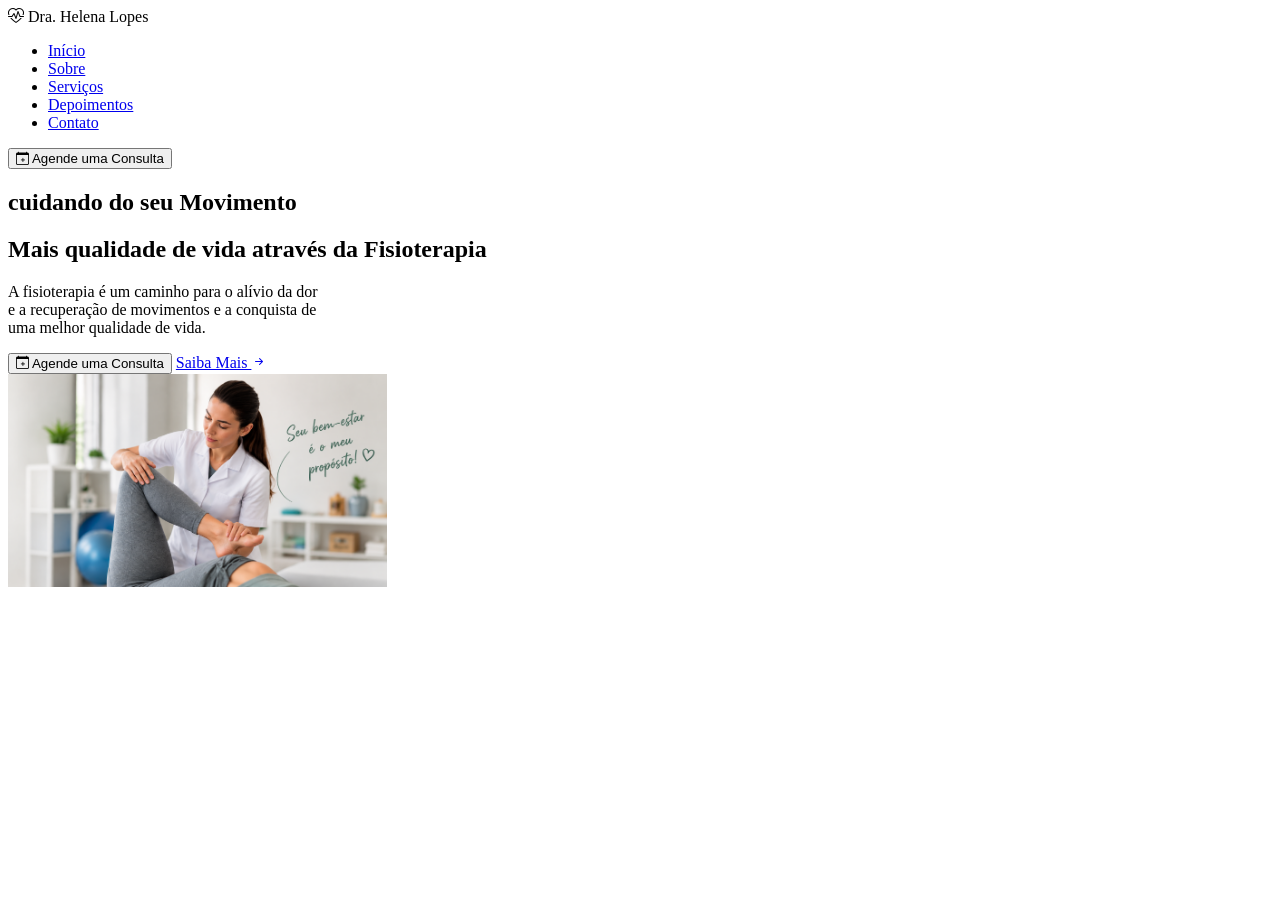
==== index.html @ 45e62175 "atualizando estrutura" ====
<!DOCTYPE html>
<html lang="pt-BR">

<head>
    <link rel="stylesheet" href="https://cdn.jsdelivr.net/npm/bootstrap-icons@1.11.3/font/bootstrap-icons.min.css">
    <meta charset="UTF-8">
    <meta name="viewport" content="width=device-width, initial-scale=1.0">
    <title>Document</title>
</head>

<body>
    <header>
        <div class="logo">
            <i class="bi bi-heart-pulse"></i>
            <span>Dra. Helena Lopes</span>
        </div>

        <div class="menu">
            <ul>
                <li><a href="#">Início</a></li>
                <li><a href="#">Sobre</a></li>
                <li><a href="#">Serviços</a></li>
                <li><a href="#">Depoimentos</a></li>
                <li><a href="#">Contato</a></li>
            </ul>
        </div>
        <button class="cta-button">
            <i class="bi bi-calendar-plus"></i>
            Agende uma Consulta
        </button>
    </header>

    <section class="hero-section">
        <div class="hero-banner">
            <div class="hero-content">
                <h2>cuidando do seu Movimento</h2>
                <h1>Mais qualidade de vida através da Fisioterapia</h1>
                <p>A fisioterapia é um caminho para o alívio da dor
                    <br> e a recuperação de movimentos e a conquista de
                    <br> uma melhor qualidade de vida.
                </p>
                <div class="hero-buttons">
                    <button class="cta-button">
                        <i class="bi bi-calendar-plus"></i>
                        Agende uma Consulta
                    </button>
                    <a href="#">Saiba Mais <i class="bi bi-arrow-right-short"></i></a>
                </div>
            </div>
            <img src="assets/img/banner-fioterapia.png" class="img-banner" alt="Hero Banner" width="30%" height="30%">
        </div>
    </section>

    <section class="about-section"></section>

    <section class="services-section"></section>

    <section class="cta-section"></section>

    <section class="testimonial"></section>

    <section class="benefits-sections"></section>

    <footer>

    </footer>
</body>

</html>
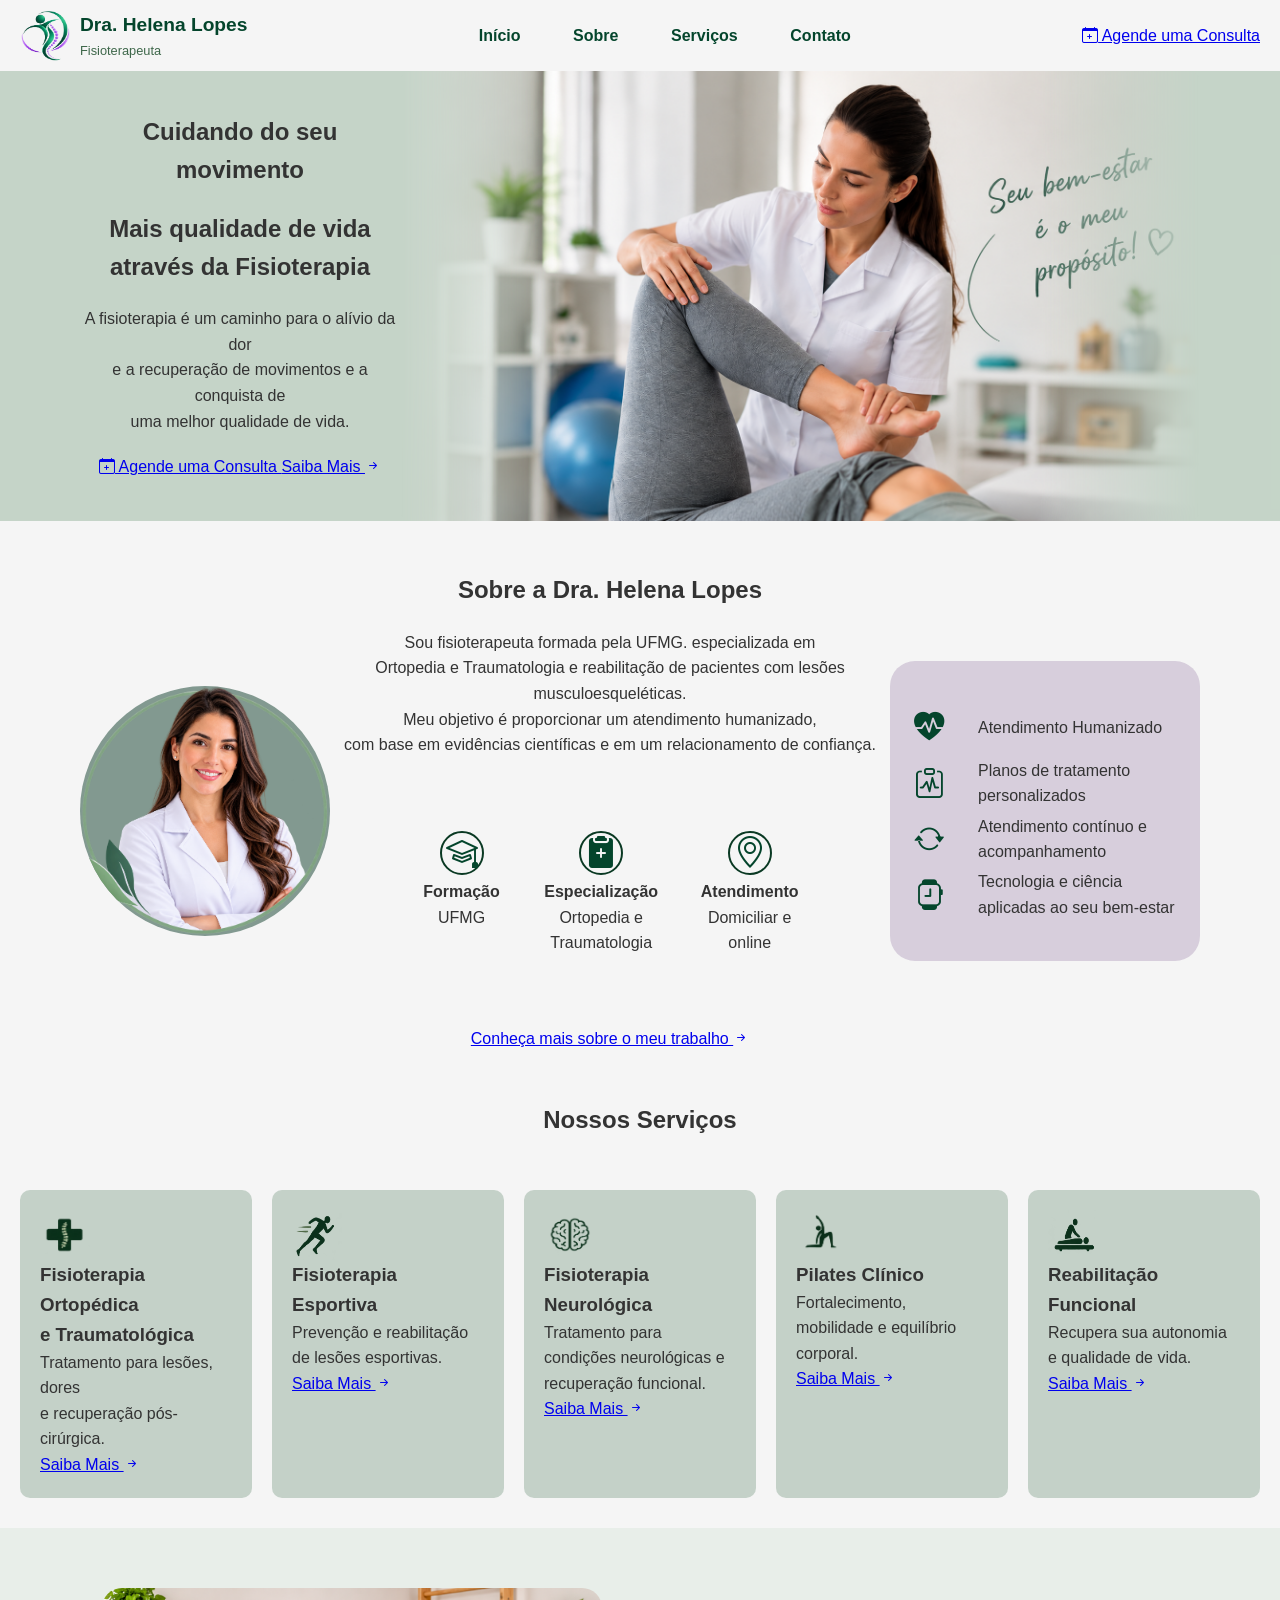
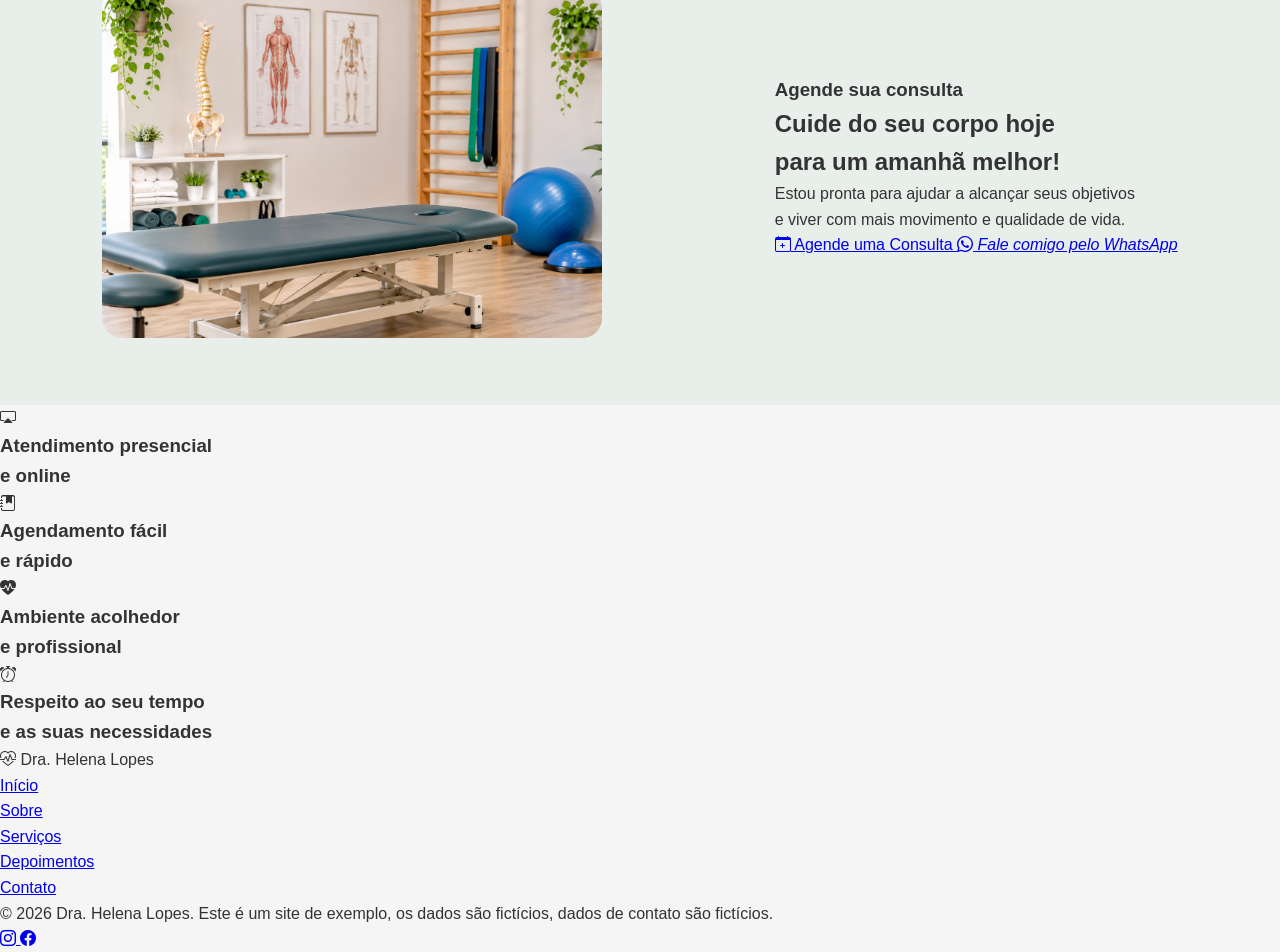
==== commit 90cc511f: "atualizando progresso, dia 2" ====
--- a/index.html
+++ b/index.html
@@ -1,69 +1,217 @@
-<!DOCTYPE html>
+<!doctype html>
 <html lang="pt-BR">
-
-<head>
-    <link rel="stylesheet" href="https://cdn.jsdelivr.net/npm/bootstrap-icons@1.11.3/font/bootstrap-icons.min.css">
-    <meta charset="UTF-8">
-    <meta name="viewport" content="width=device-width, initial-scale=1.0">
-    <title>Document</title>
-</head>
-
-<body>
-    <header>
-        <div class="logo">
-            <i class="bi bi-heart-pulse"></i>
-            <span>Dra. Helena Lopes</span>
-        </div>
-
-        <div class="menu">
+  <head>
+    <meta charset="UTF-8" />
+    <meta name="viewport" content="width=device-width, initial-scale=1.0" />
+
+    <title>Dra. Helena Lopes | Fisioterapia</title>
+
+    <!-- Bootstrap Icons -->
+    <link
+      rel="stylesheet"
+      href="https://cdn.jsdelivr.net/npm/bootstrap-icons@1.11.3/font/bootstrap-icons.min.css"
+    />
+
+    <!-- CSS do projeto -->
+    <link rel="stylesheet" href="css/main.css" />
+  </head>
+
+  <body>
+    <!-- Cabeçalho -->
+    <div id="header"></div>
+
+    <main>
+      <!-- HERO -->
+      <section class="hero-section" id="inicio">
+        <div class="hero-banner">
+          <div class="hero-content">
+            <h2>Cuidando do seu movimento</h2>
+
+            <h1>
+              Mais qualidade de vida<br />
+              através da Fisioterapia
+            </h1>
+
+            <p>
+              A fisioterapia é um caminho para o alívio da dor
+              <br />
+              e a recuperação de movimentos e a conquista de
+              <br />
+              uma melhor qualidade de vida.
+            </p>
+
+            <div class="hero-buttons">
+              <a class="cta-button" href="PagesHTML/contato.html">
+                <i class="bi bi-calendar-plus"></i>
+                Agende uma Consulta
+              </a>
+
+              <a href="PagesHTML/sobre.html">
+                Saiba Mais
+                <i class="bi bi-arrow-right-short"></i>
+              </a>
+            </div>
+          </div>
+
+          <img
+            src="assets/img/banner-fioterapia.png "
+            class="img-banner"
+            alt="Ambiente de fisioterapia"
+          />
+        </div>
+      </section>
+
+      <!-- SOBRE -->
+      <section class="about-section" id="sobre">
+        <img
+          src="assets/img/perfil-fisioterapeuta.png"
+          class="img-perfil"
+          alt="Perfil da fisioterapeuta"
+          
+        />
+
+        <div class="about-content">
+          <h2>Sobre a Dra. Helena Lopes</h2>
+
+          <p>
+            Sou fisioterapeuta formada pela UFMG. especializada em <br />
+            Ortopedia e Traumatologia e reabilitação de pacientes com lesões
+            musculoesqueléticas. <br />
+            Meu objetivo é proporcionar um atendimento humanizado, <br />
+            com base em evidências científicas e em um relacionamento de
+            confiança.
+          </p>
+
+          <div class="professional-profile">
             <ul>
-                <li><a href="#">Início</a></li>
-                <li><a href="#">Sobre</a></li>
-                <li><a href="#">Serviços</a></li>
-                <li><a href="#">Depoimentos</a></li>
-                <li><a href="#">Contato</a></li>
+              <li>
+                <i class="bi bi-mortarboard"></i>
+                <strong>Formação</strong>
+                <br />
+                UFMG
+              </li>
+
+              <li>
+                <i class="bi bi-clipboard2-plus-fill"></i>
+                <strong>Especialização</strong>
+                <br />
+                Ortopedia e Traumatologia
+              </li>
+
+              <li>
+                <i class="bi bi-geo-alt"></i>
+                <strong>Atendimento</strong>
+                <br />
+                Domiciliar e online
+              </li>
             </ul>
-        </div>
-        <button class="cta-button">
-            <i class="bi bi-calendar-plus"></i>
-            Agende uma Consulta
-        </button>
-    </header>
-
-    <section class="hero-section">
-        <div class="hero-banner">
-            <div class="hero-content">
-                <h2>cuidando do seu Movimento</h2>
-                <h1>Mais qualidade de vida através da Fisioterapia</h1>
-                <p>A fisioterapia é um caminho para o alívio da dor
-                    <br> e a recuperação de movimentos e a conquista de
-                    <br> uma melhor qualidade de vida.
-                </p>
-                <div class="hero-buttons">
-                    <button class="cta-button">
-                        <i class="bi bi-calendar-plus"></i>
-                        Agende uma Consulta
-                    </button>
-                    <a href="#">Saiba Mais <i class="bi bi-arrow-right-short"></i></a>
-                </div>
-            </div>
-            <img src="assets/img/banner-fioterapia.png" class="img-banner" alt="Hero Banner" width="30%" height="30%">
-        </div>
-    </section>
-
-    <section class="about-section"></section>
-
-    <section class="services-section"></section>
-
-    <section class="cta-section"></section>
-
-    <section class="testimonial"></section>
-
-    <section class="benefits-sections"></section>
-
-    <footer>
-
-    </footer>
-</body>
-
-</html>+          </div>
+
+          <a href="PagesHTML/sobre.html">
+            Conheça mais sobre o meu trabalho
+            <i class="bi bi-arrow-right-short"></i>
+          </a>
+        </div>
+
+        <div class="typeService">
+          <ul>
+            <li>
+              <i class="bi bi-heart-pulse-fill"></i>
+              Atendimento Humanizado
+            </li>
+            <li>
+              <i class="bi bi-clipboard-pulse"></i>
+              Planos de tratamento personalizados
+            </li>
+            <li>
+              <i class="bi bi-arrow-repeat"></i>
+              Atendimento contínuo e acompanhamento
+            </li>
+            <li>
+              <i class="bi bi-smartwatch"></i>
+              Tecnologia e ciência aplicadas ao seu bem-estar
+            </li>
+          </ul>
+        </div>
+      </section>
+
+      <!-- SERVIÇOS -->
+      <section class="services-section" id="servicos">
+        <h2>Nossos Serviços</h2>
+
+        <div id="services-container"></div>
+      </section>
+
+      <!-- CHAMADA PARA AÇÃO -->
+      <section class="cta-section" id="contato">
+        <div class="img-content">
+            <img
+          src="assets/img/sala-fisioterapia.png"
+          class="img-benefits"
+          alt="Benefícios da fisioterapia"
+        />
+        </div>
+        <div class="cta-content">
+          <div class="cta-text">
+            <h3>Agende sua consulta</h3>
+            <h2>
+              Cuide do seu corpo hoje <br />
+              para um amanhã melhor!
+            </h2>
+            <p>
+              Estou pronta para ajudar a alcançar seus objetivos <br />
+              e viver com mais movimento e qualidade de vida.
+            </p>
+          </div>
+          <div class="cta-buttons">
+            <a class="cta-button" href="PagesHTML/contato.html">
+              <i class="bi bi-calendar-plus"></i>
+              Agende uma Consulta
+            </a>
+            <a href="PagesHTML/sobre.html">
+              <i class="bi bi-whatsapp"> Fale comigo pelo WhatsApp </i>
+            </a>
+          </div>
+        </div>
+      </section>
+
+      <!-- BENEFÍCIOS -->
+      <section class="benefits-sections">
+        
+        <div class="benefits-content">
+          <span class="benefits-title">
+            <i class="bi bi-cast"></i>
+            <h3>Atendimento presencial <br />e online</h3>
+          </span>
+          <span class="benefits-subtitle">
+            <i class="bi bi-journal-bookmark-fill"></i>
+            <h3>
+              Agendamento fácil<br />
+              e rápido
+            </h3>
+          </span>
+          <span class="benefits-subtitle">
+            <i class="bi bi-heart-pulse-fill"></i>
+            <h3>
+              Ambiente acolhedor<br />
+              e profissional
+            </h3>
+          </span>
+          <span class="benefits-subtitle">
+            <i class="bi bi-alarm"></i>
+            <h3>
+              Respeito ao seu tempo<br />
+              e as suas necessidades
+            </h3>
+          </span>
+        </div>
+      </section>
+    </main>
+
+    <!-- Rodapé -->
+    <div id="footer"></div>
+
+    <!-- JavaScript -->
+    <script type="module" src="js/main.js"></script>
+  </body>
+</html>
--- a/css/main.css
+++ b/css/main.css
@@ -0,0 +1,2 @@
+@import url("./header.css");
+@import url("./style.css");
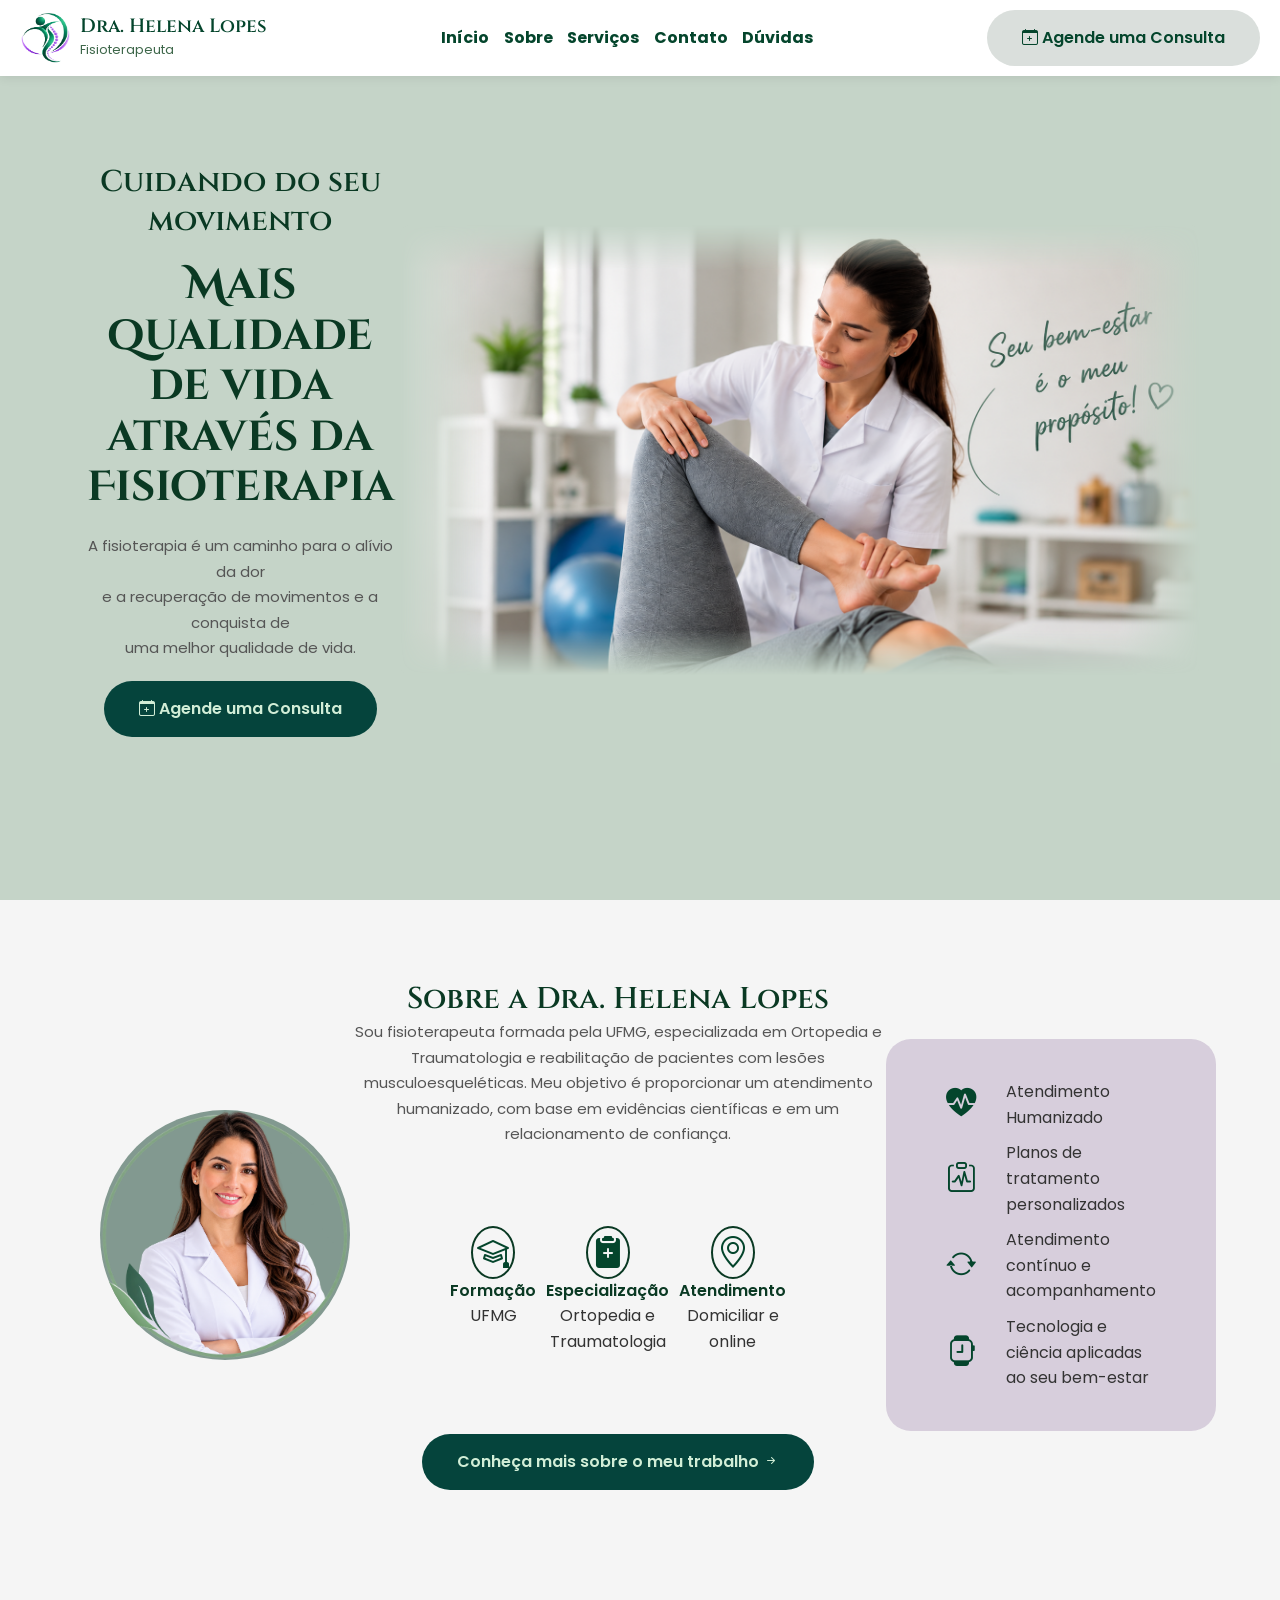
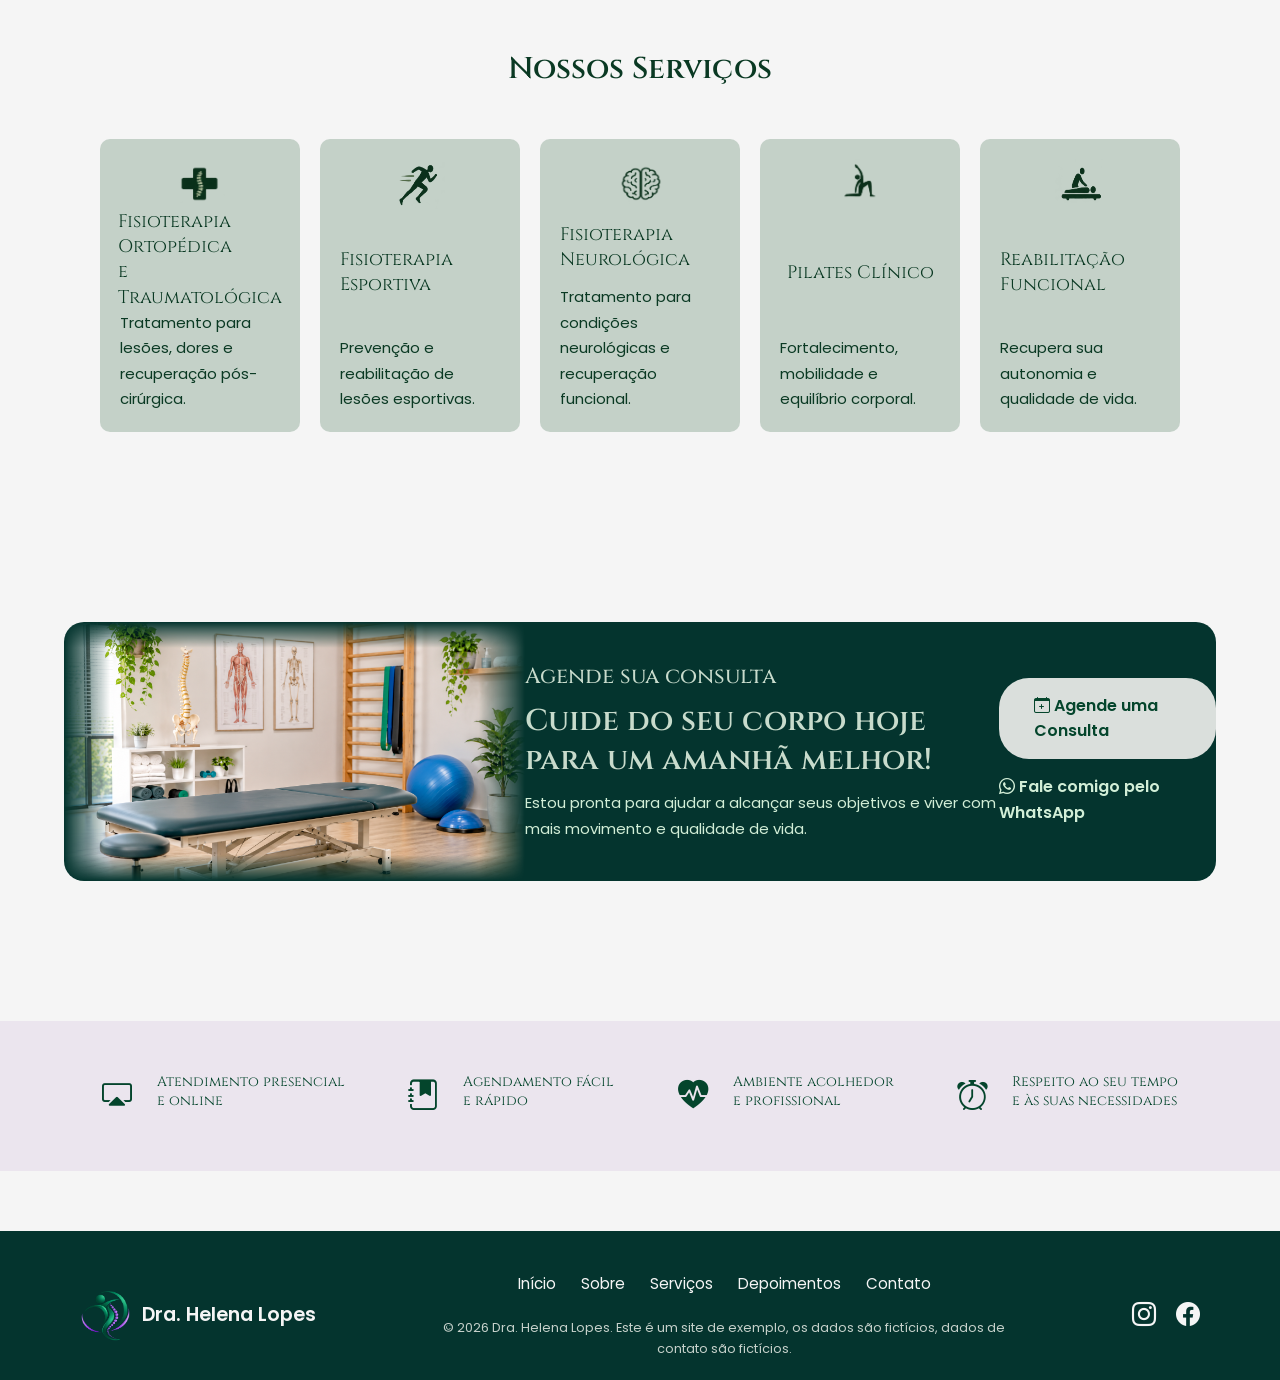
==== commit 8f890450: "atualizaçoes do projeto dia 3" ====
--- a/index.html
+++ b/index.html
@@ -1,6 +1,7 @@
+
 <!doctype html>
 <html lang="pt-BR">
-  <head>
+<head>
     <meta charset="UTF-8" />
     <meta name="viewport" content="width=device-width, initial-scale=1.0" />
 
@@ -8,204 +9,234 @@
 
     <!-- Bootstrap Icons -->
     <link
-      rel="stylesheet"
-      href="https://cdn.jsdelivr.net/npm/bootstrap-icons@1.11.3/font/bootstrap-icons.min.css"
+        rel="stylesheet"
+        href="https://cdn.jsdelivr.net/npm/bootstrap-icons@1.11.3/font/bootstrap-icons.min.css"
     />
 
     <!-- CSS do projeto -->
     <link rel="stylesheet" href="css/main.css" />
-  </head>
-
-  <body>
+</head>
+
+<body>
+
     <!-- Cabeçalho -->
     <div id="header"></div>
 
     <main>
-      <!-- HERO -->
-      <section class="hero-section" id="inicio">
-        <div class="hero-banner">
-          <div class="hero-content">
-            <h2>Cuidando do seu movimento</h2>
-
-            <h1>
-              Mais qualidade de vida<br />
-              através da Fisioterapia
-            </h1>
-
-            <p>
-              A fisioterapia é um caminho para o alívio da dor
-              <br />
-              e a recuperação de movimentos e a conquista de
-              <br />
-              uma melhor qualidade de vida.
-            </p>
-
-            <div class="hero-buttons">
-              <a class="cta-button" href="PagesHTML/contato.html">
-                <i class="bi bi-calendar-plus"></i>
-                Agende uma Consulta
-              </a>
-
-              <a href="PagesHTML/sobre.html">
-                Saiba Mais
-                <i class="bi bi-arrow-right-short"></i>
-              </a>
-            </div>
-          </div>
-
-          <img
-            src="assets/img/banner-fioterapia.png "
-            class="img-banner"
-            alt="Ambiente de fisioterapia"
-          />
-        </div>
-      </section>
-
-      <!-- SOBRE -->
-      <section class="about-section" id="sobre">
-        <img
-          src="assets/img/perfil-fisioterapeuta.png"
-          class="img-perfil"
-          alt="Perfil da fisioterapeuta"
-          
-        />
-
-        <div class="about-content">
-          <h2>Sobre a Dra. Helena Lopes</h2>
-
-          <p>
-            Sou fisioterapeuta formada pela UFMG. especializada em <br />
-            Ortopedia e Traumatologia e reabilitação de pacientes com lesões
-            musculoesqueléticas. <br />
-            Meu objetivo é proporcionar um atendimento humanizado, <br />
-            com base em evidências científicas e em um relacionamento de
-            confiança.
-          </p>
-
-          <div class="professional-profile">
-            <ul>
-              <li>
-                <i class="bi bi-mortarboard"></i>
-                <strong>Formação</strong>
-                <br />
-                UFMG
-              </li>
-
-              <li>
-                <i class="bi bi-clipboard2-plus-fill"></i>
-                <strong>Especialização</strong>
-                <br />
-                Ortopedia e Traumatologia
-              </li>
-
-              <li>
-                <i class="bi bi-geo-alt"></i>
-                <strong>Atendimento</strong>
-                <br />
-                Domiciliar e online
-              </li>
-            </ul>
-          </div>
-
-          <a href="PagesHTML/sobre.html">
-            Conheça mais sobre o meu trabalho
-            <i class="bi bi-arrow-right-short"></i>
-          </a>
-        </div>
-
-        <div class="typeService">
-          <ul>
-            <li>
-              <i class="bi bi-heart-pulse-fill"></i>
-              Atendimento Humanizado
-            </li>
-            <li>
-              <i class="bi bi-clipboard-pulse"></i>
-              Planos de tratamento personalizados
-            </li>
-            <li>
-              <i class="bi bi-arrow-repeat"></i>
-              Atendimento contínuo e acompanhamento
-            </li>
-            <li>
-              <i class="bi bi-smartwatch"></i>
-              Tecnologia e ciência aplicadas ao seu bem-estar
-            </li>
-          </ul>
-        </div>
-      </section>
-
-      <!-- SERVIÇOS -->
-      <section class="services-section" id="servicos">
-        <h2>Nossos Serviços</h2>
-
-        <div id="services-container"></div>
-      </section>
-
-      <!-- CHAMADA PARA AÇÃO -->
-      <section class="cta-section" id="contato">
-        <div class="img-content">
+
+        <!-- HERO -->
+        <section class="hero-section" id="inicio">
+            <div class="hero-banner">
+
+                <div class="hero-content">
+                    <h2>Cuidando do seu movimento</h2>
+
+                    <h1>
+                        Mais qualidade de vida<br />
+                        através da Fisioterapia
+                    </h1>
+
+                    <p>
+                        A fisioterapia é um caminho para o alívio da dor<br />
+                        e a recuperação de movimentos e a conquista de<br />
+                        uma melhor qualidade de vida.
+                    </p>
+
+                    <div class="hero-buttons">
+                        <a class="hero-button" href="PagesHTML/contato.html">
+                            <i class="bi bi-calendar-plus"></i>
+                            Agende uma Consulta
+                        </a>
+                    </div>
+                </div>
+
+                <img
+                    src="assets/img/banner-fioterapia.png"
+                    class="img-banner"
+                    alt="Ambiente de fisioterapia"
+                />
+
+            </div>
+        </section>
+
+        <!-- SOBRE -->
+        <section class="about-section" id="sobre">
+
             <img
-          src="assets/img/sala-fisioterapia.png"
-          class="img-benefits"
-          alt="Benefícios da fisioterapia"
-        />
-        </div>
-        <div class="cta-content">
-          <div class="cta-text">
-            <h3>Agende sua consulta</h3>
-            <h2>
-              Cuide do seu corpo hoje <br />
-              para um amanhã melhor!
-            </h2>
-            <p>
-              Estou pronta para ajudar a alcançar seus objetivos <br />
-              e viver com mais movimento e qualidade de vida.
-            </p>
-          </div>
-          <div class="cta-buttons">
-            <a class="cta-button" href="PagesHTML/contato.html">
-              <i class="bi bi-calendar-plus"></i>
-              Agende uma Consulta
-            </a>
-            <a href="PagesHTML/sobre.html">
-              <i class="bi bi-whatsapp"> Fale comigo pelo WhatsApp </i>
-            </a>
-          </div>
-        </div>
-      </section>
-
-      <!-- BENEFÍCIOS -->
-      <section class="benefits-sections">
-        
-        <div class="benefits-content">
-          <span class="benefits-title">
-            <i class="bi bi-cast"></i>
-            <h3>Atendimento presencial <br />e online</h3>
-          </span>
-          <span class="benefits-subtitle">
-            <i class="bi bi-journal-bookmark-fill"></i>
-            <h3>
-              Agendamento fácil<br />
-              e rápido
-            </h3>
-          </span>
-          <span class="benefits-subtitle">
-            <i class="bi bi-heart-pulse-fill"></i>
-            <h3>
-              Ambiente acolhedor<br />
-              e profissional
-            </h3>
-          </span>
-          <span class="benefits-subtitle">
-            <i class="bi bi-alarm"></i>
-            <h3>
-              Respeito ao seu tempo<br />
-              e as suas necessidades
-            </h3>
-          </span>
-        </div>
-      </section>
+                src="assets/img/perfil-fisioterapeuta.png"
+                class="img-perfil"
+                alt="Perfil da fisioterapeuta"
+            />
+
+            <div class="about-content">
+
+                <h2>Sobre a Dra. Helena Lopes</h2>
+
+                <p>
+                    Sou fisioterapeuta formada pela UFMG, especializada em
+                    Ortopedia e Traumatologia e reabilitação de pacientes com
+                    lesões musculoesqueléticas.
+                    Meu objetivo é proporcionar um atendimento humanizado,
+                    com base em evidências científicas e em um relacionamento
+                    de confiança.
+                </p>
+
+                <div class="professional-profile">
+                    <ul>
+                        <li>
+                            <i class="bi bi-mortarboard"></i>
+                            <strong>Formação</strong>
+                            <br />
+                            UFMG
+                        </li>
+
+                        <li>
+                            <i class="bi bi-clipboard2-plus-fill"></i>
+                            <strong>Especialização</strong>
+                            <br />
+                            Ortopedia e Traumatologia
+                        </li>
+
+                        <li>
+                            <i class="bi bi-geo-alt"></i>
+                            <strong>Atendimento</strong>
+                            <br />
+                            Domiciliar e online
+                        </li>
+                    </ul>
+                </div>
+
+                <a href="#" class="perfil-botton">
+                    Conheça mais sobre o meu trabalho
+                    <i class="bi bi-arrow-right-short"></i>
+                </a>
+
+            </div>
+
+            <div class="typeService">
+                <ul>
+                    <li>
+                        <i class="bi bi-heart-pulse-fill"></i>
+                        Atendimento Humanizado
+                    </li>
+
+                    <li>
+                        <i class="bi bi-clipboard-pulse"></i>
+                        Planos de tratamento personalizados
+                    </li>
+
+                    <li>
+                        <i class="bi bi-arrow-repeat"></i>
+                        Atendimento contínuo e acompanhamento
+                    </li>
+
+                    <li>
+                        <i class="bi bi-smartwatch"></i>
+                        Tecnologia e ciência aplicadas ao seu bem-estar
+                    </li>
+                </ul>
+            </div>
+
+        </section>
+
+        <!-- SERVIÇOS -->
+        <section class="services-section" id="servicos">
+
+            <h2>Nossos Serviços</h2>
+
+            <div id="services-container"></div>
+
+        </section>
+
+        <!-- CHAMADA PARA AÇÃO -->
+        <section class="cta-geral" id="contato">
+
+            <div class="cta-section">
+
+                <div class="img-content">
+                    <img
+                        src="assets/img/sala-fisioterapia.png"
+                        alt="Ambiente de fisioterapia"
+                    />
+                </div>
+
+                <div class="cta-content">
+
+                    <div class="cta-text">
+                        <h3>Agende sua consulta</h3>
+
+                        <h2>
+                            Cuide do seu corpo hoje<br />
+                            para um amanhã melhor!
+                        </h2>
+
+                        <p>
+                            Estou pronta para ajudar a alcançar seus objetivos
+                            e viver com mais movimento e qualidade de vida.
+                        </p>
+                    </div>
+
+                    <div class="cta-buttons">
+
+                        <a class="cta-button" href="PagesHTML/contato.html">
+                            <i class="bi bi-calendar-plus"></i>
+                            Agende uma Consulta
+                        </a>
+
+                        <a class="what-button" href="PagesHTML/sobre.html">
+                            <i class="bi bi-whatsapp"></i>
+                            Fale comigo pelo WhatsApp
+                        </a>
+
+                    </div>
+
+                </div>
+
+            </div>
+
+        </section>
+
+        <!-- BENEFÍCIOS -->
+        <section class="benefits-sections">
+
+            <div class="benefits-content">
+                
+                <span class="benefits-subtitle">
+                    <i class="bi bi-cast"></i>
+                    <h3>
+                        Atendimento presencial<br />
+                        e online
+                    </h3>
+                </span>
+
+                <span class="benefits-subtitle">
+                    <i class="bi bi-journal-bookmark-fill"></i>
+                    <h3>
+                        Agendamento fácil<br />
+                        e rápido
+                    </h3>
+                </span>
+
+                <span class="benefits-subtitle">
+                    <i class="bi bi-heart-pulse-fill"></i>
+                    <h3>
+                        Ambiente acolhedor<br />
+                        e profissional
+                    </h3>
+                </span>
+
+                <span class="benefits-subtitle">
+                    <i class="bi bi-alarm"></i>
+                    <h3>
+                        Respeito ao seu tempo<br />
+                        e às suas necessidades
+                    </h3>
+                </span>
+
+            </div>
+
+        </section>
+
     </main>
 
     <!-- Rodapé -->
@@ -213,5 +244,6 @@
 
     <!-- JavaScript -->
     <script type="module" src="js/main.js"></script>
-  </body>
+
+</body>
 </html>
--- a/css/main.css
+++ b/css/main.css
@@ -1,2 +1,4 @@
 @import url("./header.css");
-@import url("./style.css");+@import url("./style.css");
+@import url("./footer.css");
+@import url("./fonts.css");
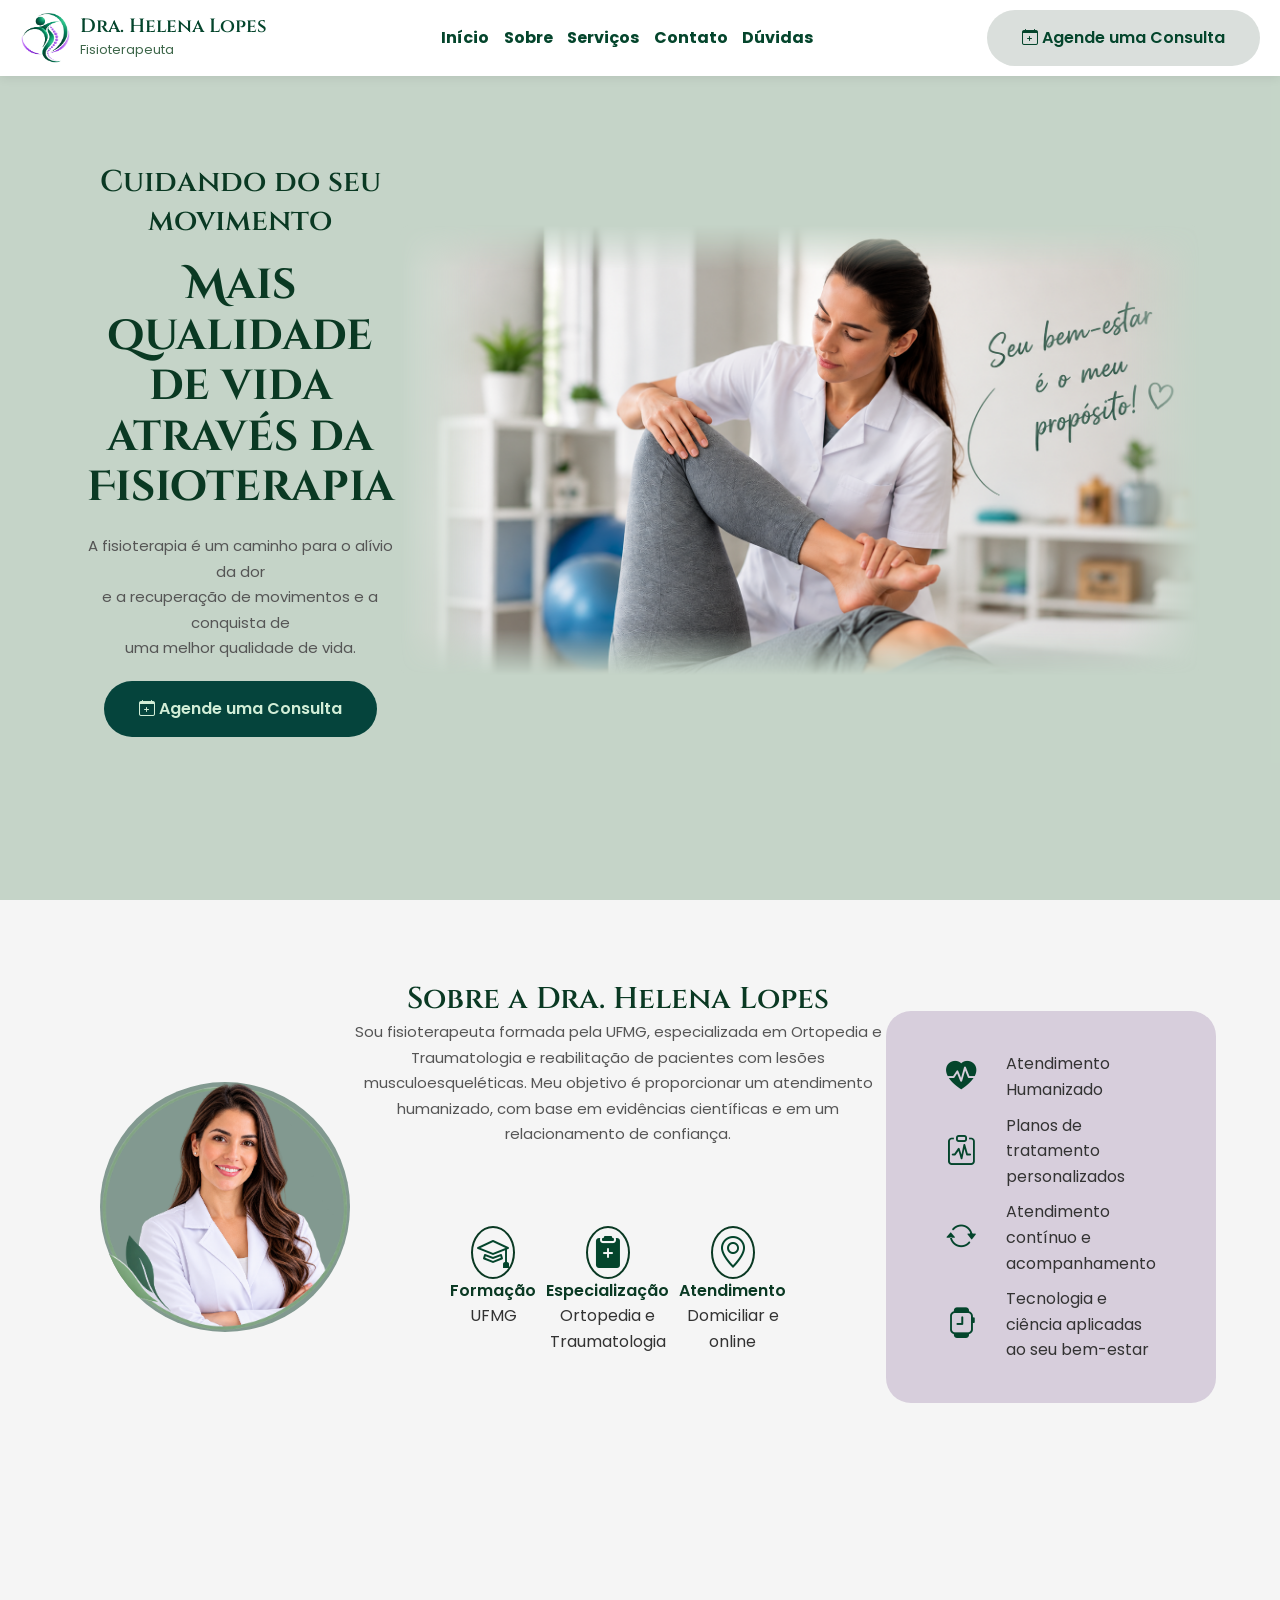
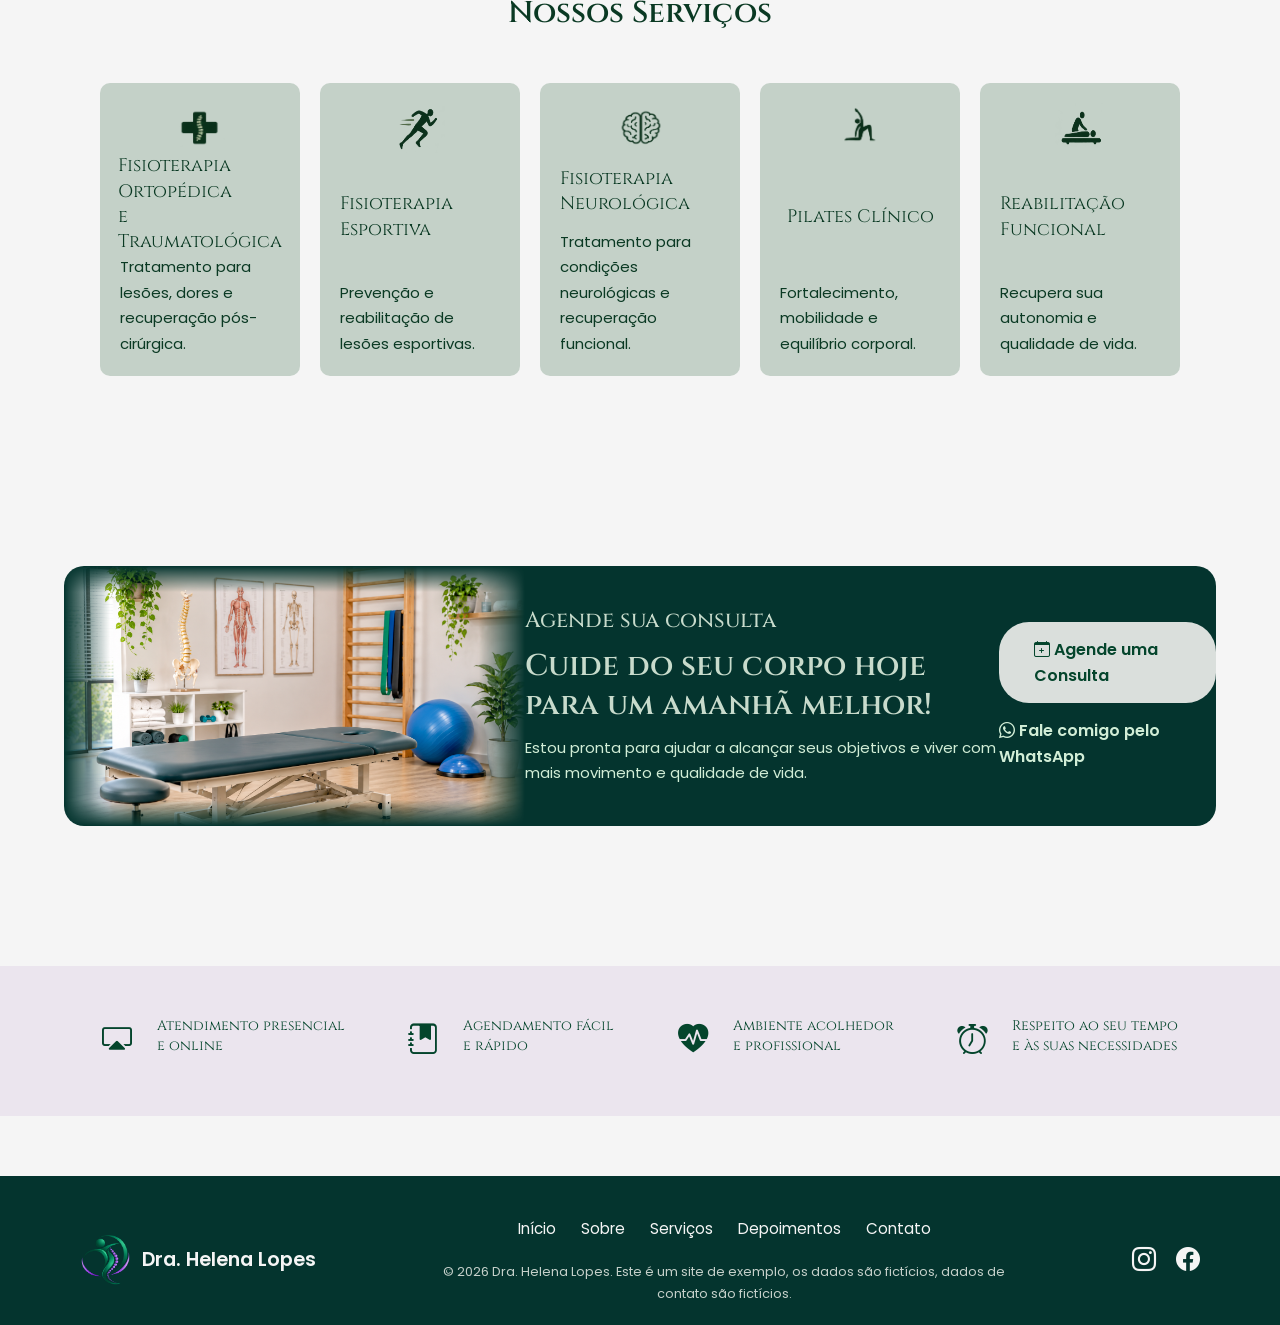
==== commit 7f55103c: "atualizando body" ====
--- a/index.html
+++ b/index.html
@@ -105,12 +105,6 @@
                         </li>
                     </ul>
                 </div>
-
-                <a href="#" class="perfil-botton">
-                    Conheça mais sobre o meu trabalho
-                    <i class="bi bi-arrow-right-short"></i>
-                </a>
-
             </div>
 
             <div class="typeService">
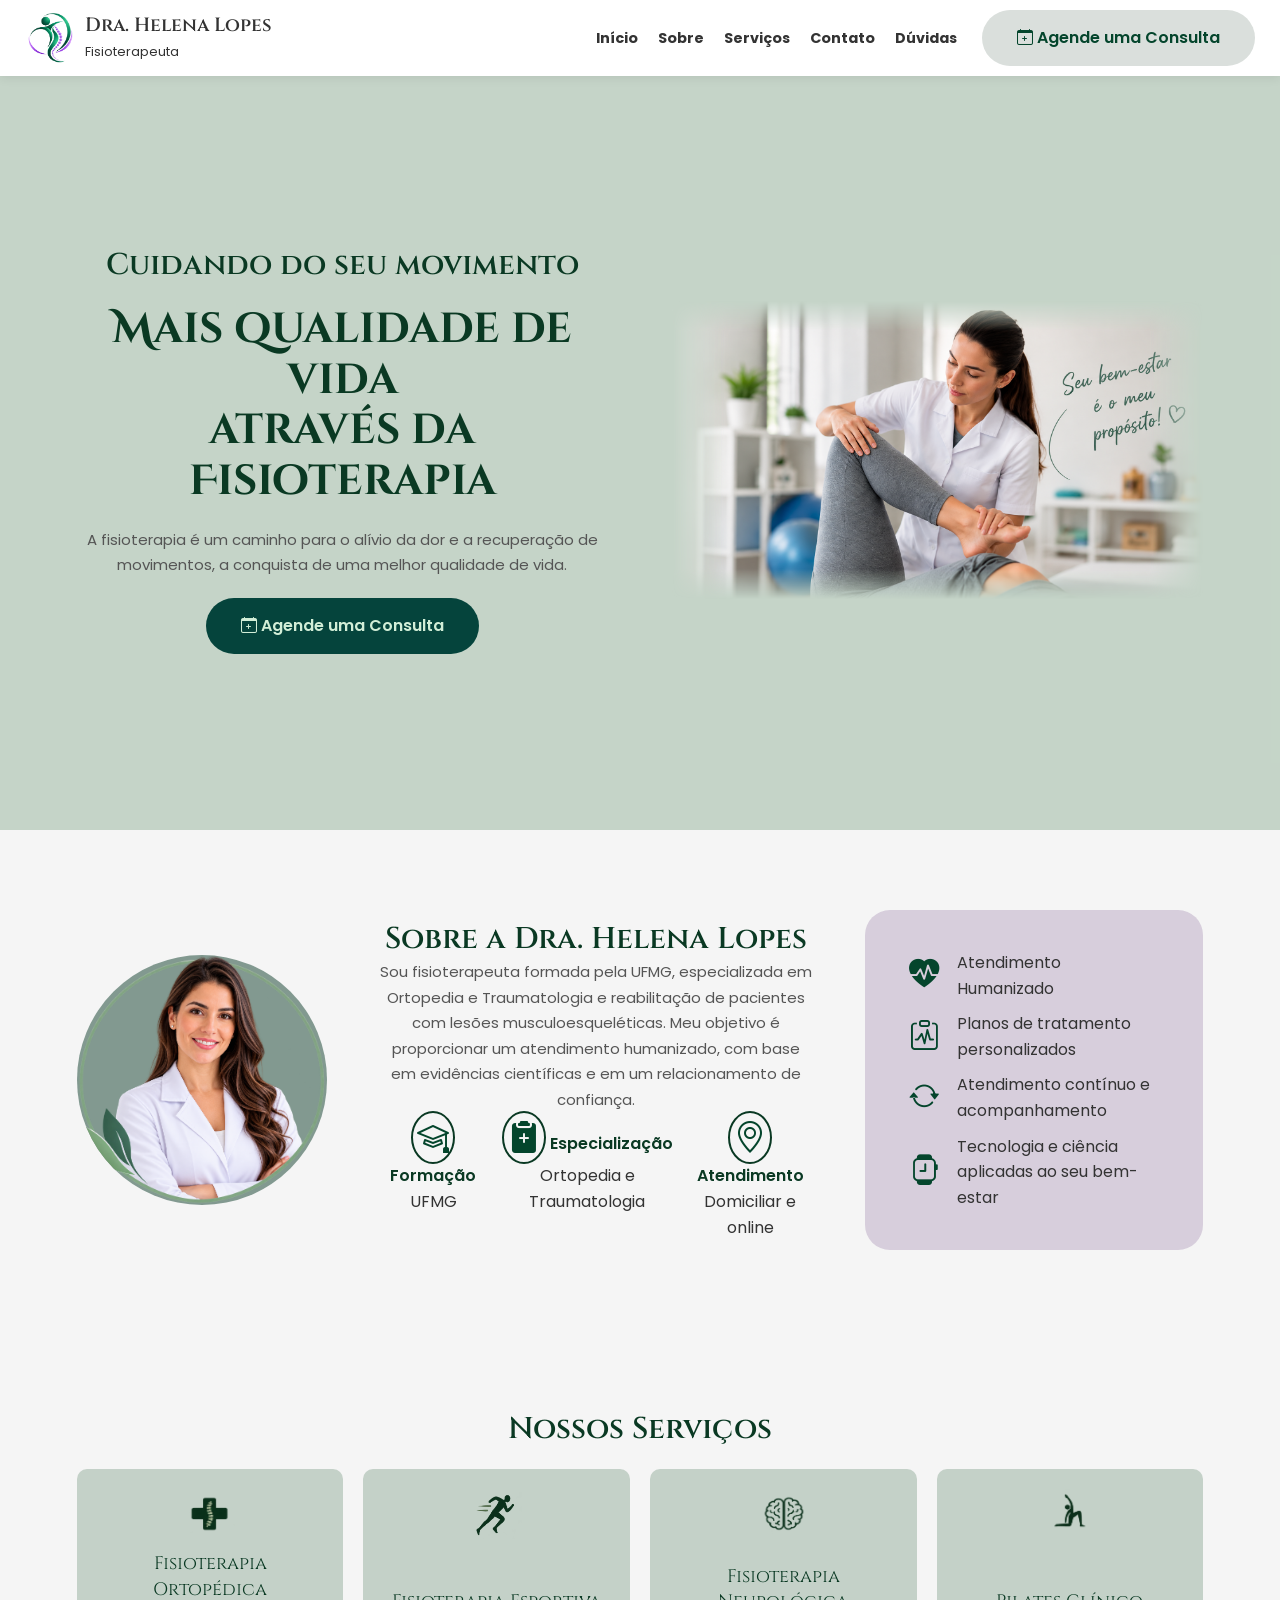
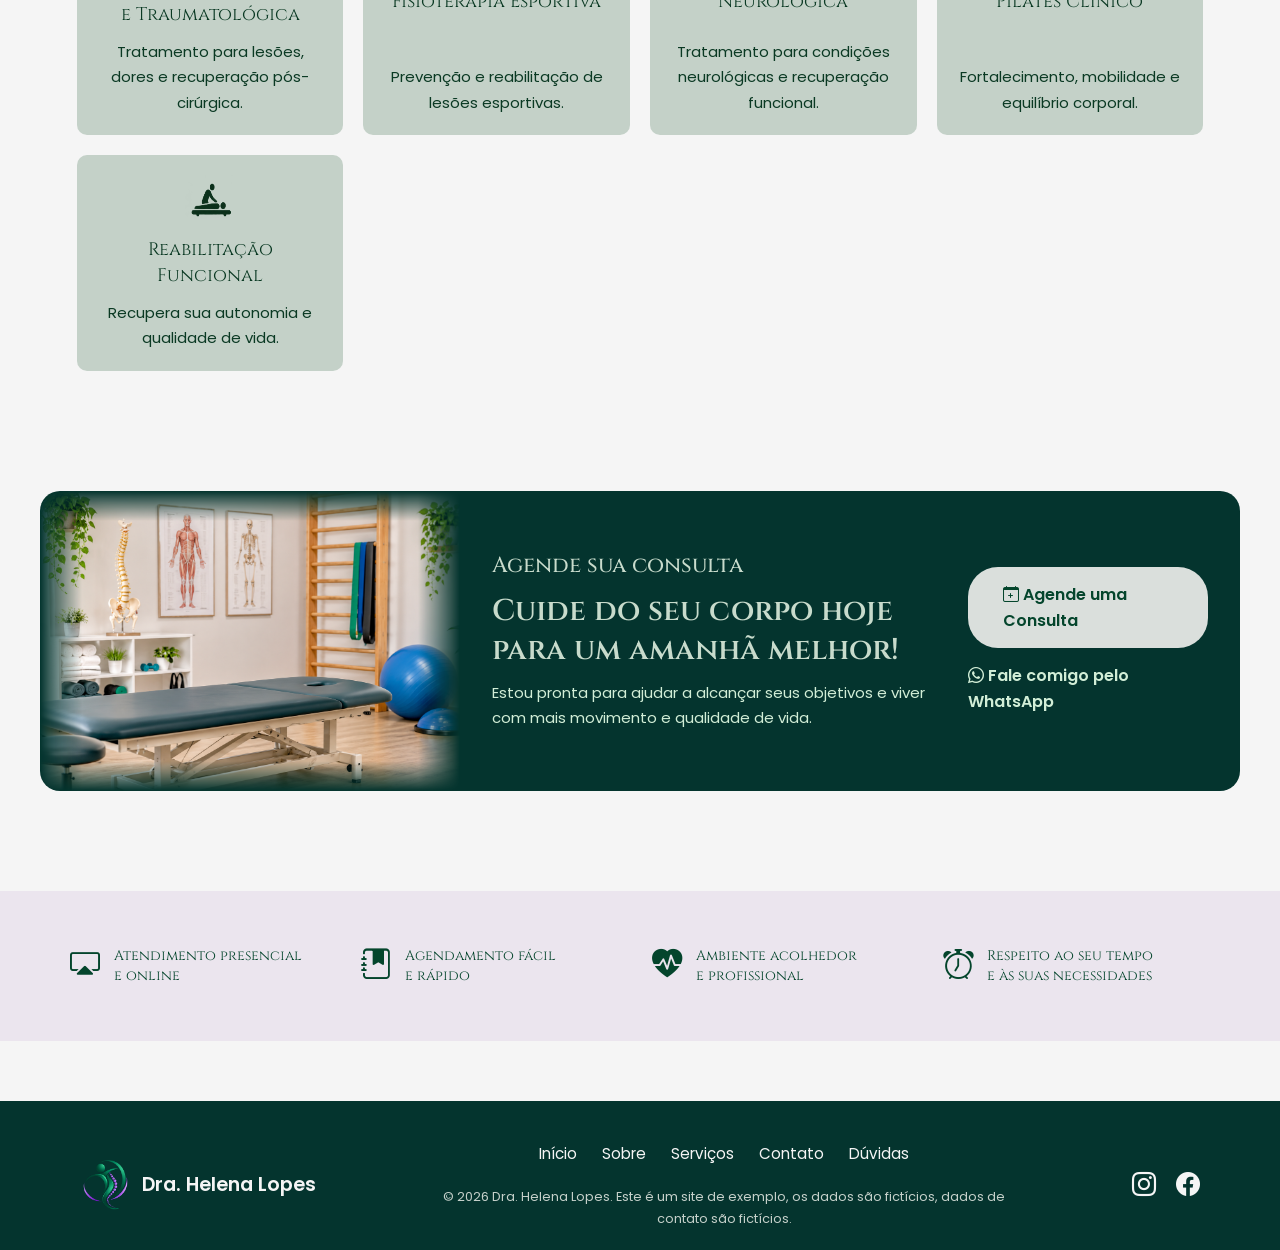
==== commit e0dd38cc: "finalizando vs.1, js,htm,css" ====
--- a/index.html
+++ b/index.html
@@ -37,9 +37,9 @@
                     </h1>
 
                     <p>
-                        A fisioterapia é um caminho para o alívio da dor<br />
-                        e a recuperação de movimentos e a conquista de<br />
-                        uma melhor qualidade de vida.
+                        A fisioterapia é um caminho para o alívio da dor e a
+                        recuperação de movimentos, a conquista de uma melhor
+                        qualidade de vida.
                     </p>
 
                     <div class="hero-buttons">
--- a/css/main.css
+++ b/css/main.css
@@ -1,4 +1,6 @@
 @import url("./header.css");
 @import url("./style.css");
 @import url("./footer.css");
-@import url("./fonts.css");+@import url("./fonts.css");
+@import url("./contato.css");
+@import url("./duvida.css");
